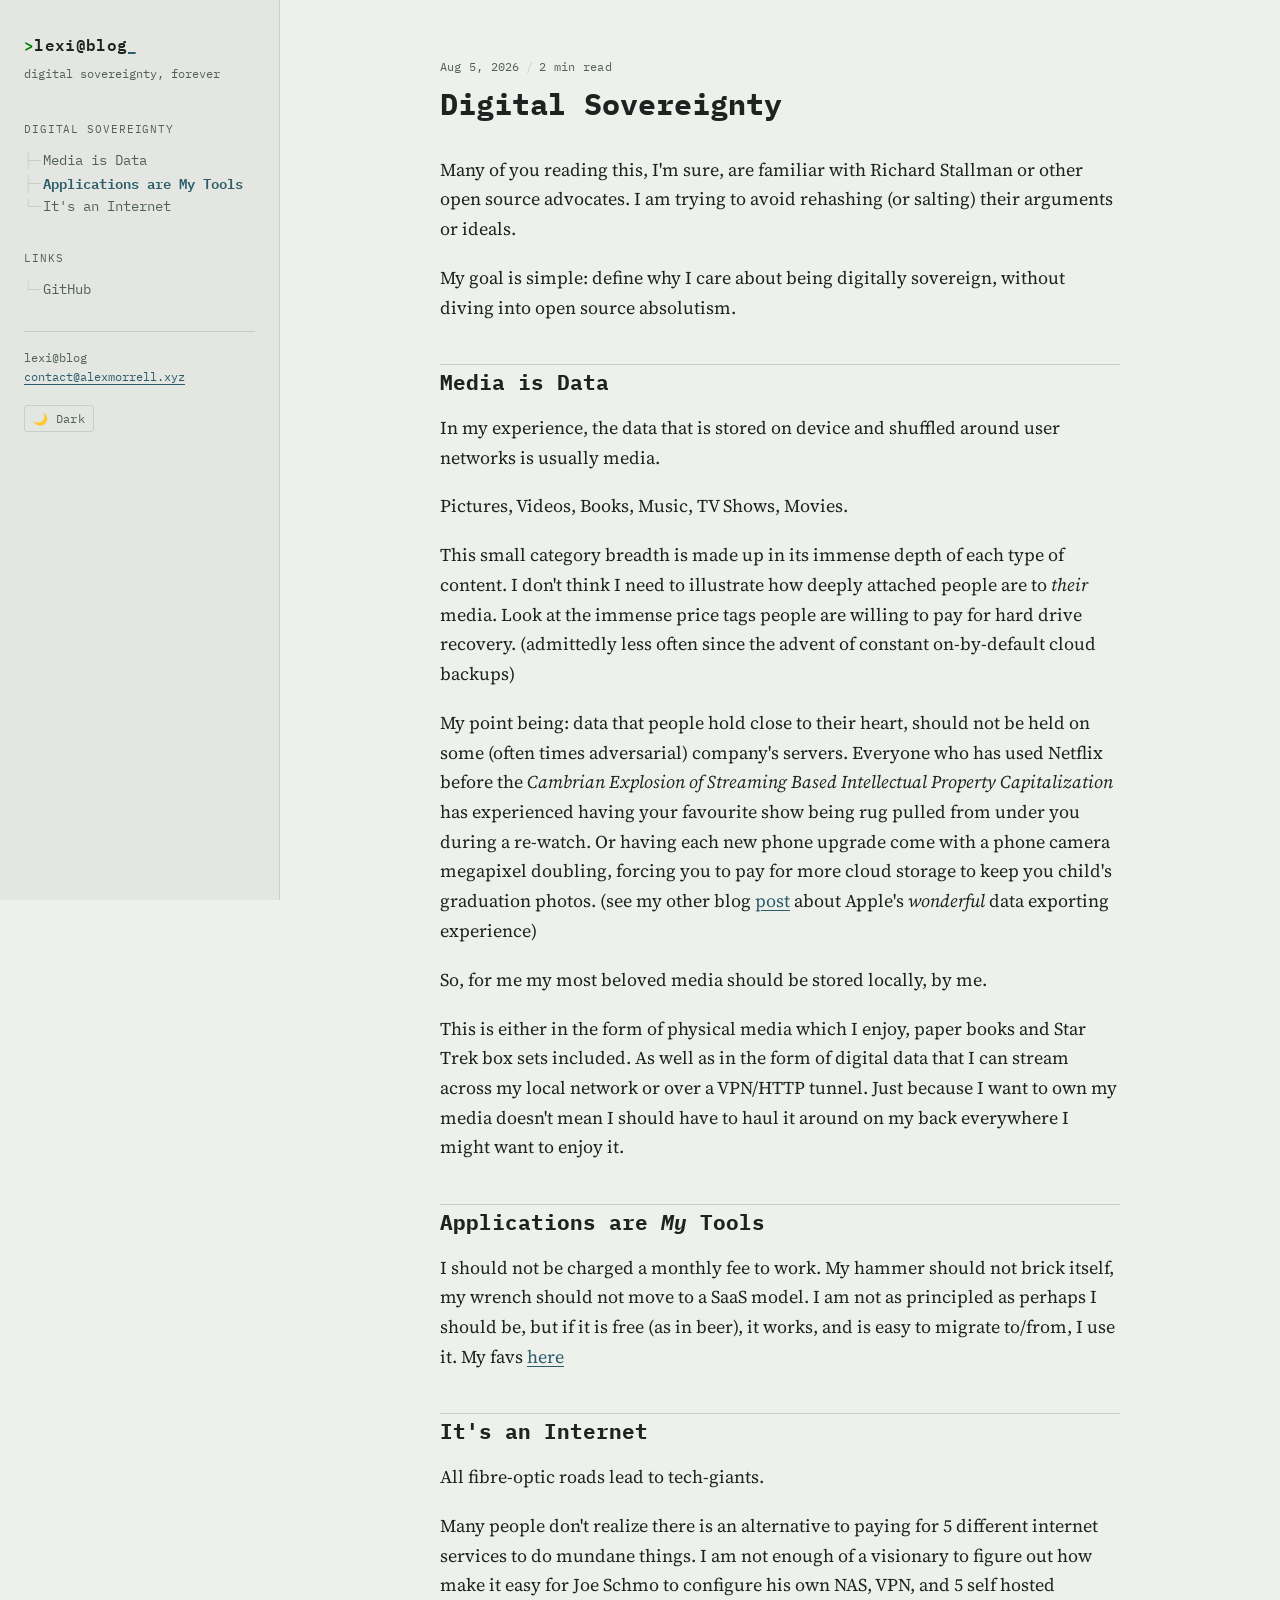
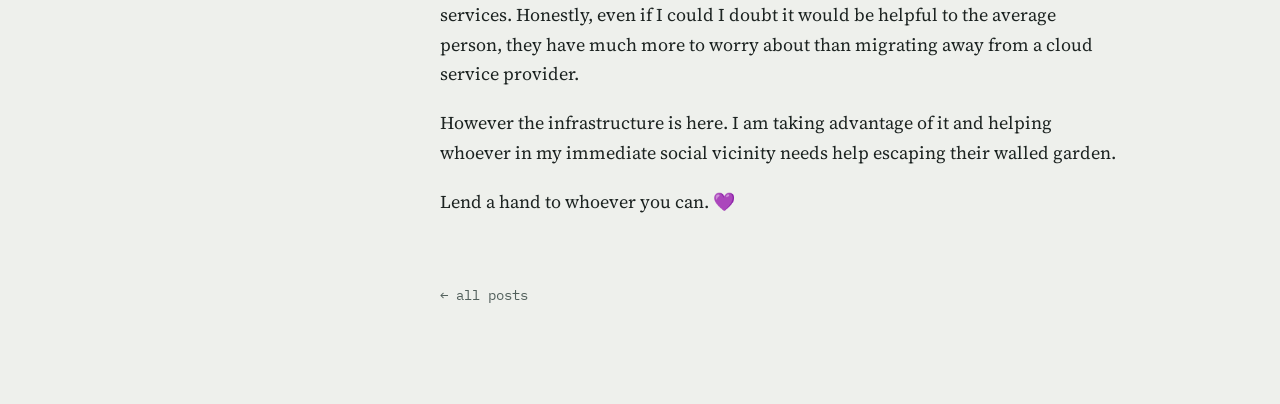
==== docs/digital-sovereignty.html @ a01a8407 "added new post, edited fav softwear, put favicon in root" ====
<!DOCTYPE html>
<html lang="en">
<head>
<meta charset="UTF-8">
<meta name="viewport" content="width=device-width, initial-scale=1.0">
<title>Digital Sovereignty — lexi@blog</title>
<meta name="description" content="What it means to me.">
<link rel="preconnect" href="https://fonts.googleapis.com">
<link href="https://fonts.googleapis.com/css2?family=IBM+Plex+Mono:wght@400;500;600&family=Source+Serif+4:opsz,wght@8..60,400;8..60,600&display=swap" rel="stylesheet">
<link rel="stylesheet" href="./static/style.css">
<script src="./static/theme-toggle.js"></script>
<link rel="icon" type="image/png" href="./static/favicon.png">
</head>
<body>
<div class="scrim" id="scrim"></div>
<button class="nav-toggle" id="navToggle"><span style="color: green">&gt;</span> cd ~<span class="cursor">_</span></button>
<div class="shell">
  <nav class="sidebar" id="sidebar">
    <div class="site-id">
      <a href="index.html">
        <div class="site-title"><span style="color: green">&gt;</span>lexi@blog<span class="cursor">_</span> </div>
        <div class="site-tagline">digital sovereignty, forever</div>
      </a>
    </div>

<p class="nav-label">Digital Sovereignty</p>
<ul class="tree" id="toc">
<li><a href="#media-is-data">Media is Data</a></li><li><a href="#applications-are-my-tools">Applications are My Tools</a></li><li><a href="#its-an-internet">It's an Internet</a></li></ul>

    <p class="nav-label">Links</p>
    <ul class="tree">
<li><a href="https://github.com/ascii-lexi">GitHub</a></li>    </ul>
    <div class="sidebar-footer">lexi@blog <br> <a href="mailto:contact@alexmorrell.xyz">contact@alexmorrell.xyz</a> <br> <br>
    <button id="theme-toggle" class="theme-toggle" aria-label="Toggle dark mode">🌙 Dark</button></div>
  </nav>

  <main class="content">
    <div class="content-inner">
<div class="post-meta">Aug 5, 2026<span class="sep">/</span>2 min read</div>
<h1 class="post-title">Digital Sovereignty</h1>
<article class="post-body">
<p>Many of you reading this, I'm sure, are familiar with Richard Stallman or other open source advocates. I am trying to avoid rehashing (or salting) their arguments or ideals.</p>
<p>My goal is simple: define why I care about being digitally sovereign, without diving into open source absolutism.</p>
<h2 id="media-is-data">Media is Data</h2>
<p>In my experience, the data that is stored on device and shuffled around user networks is usually media. </p>
<p>Pictures, Videos, Books, Music, TV Shows, Movies.</p>
<p>This small category breadth is made up in its immense depth of each type of content. I don't think I need to illustrate how deeply attached people are to <em>their</em> media. Look at the immense price tags people are willing to pay for hard drive recovery. (admittedly less often since the advent of constant on-by-default cloud backups)</p>
<p>My point being: data that people hold close to their heart, should not be held on some (often times adversarial) company's servers. Everyone who has used Netflix before the <em>Cambrian Explosion of Streaming Based Intellectual Property Capitalization</em> has experienced having your favourite show being rug pulled from under you during a re-watch. Or having each new phone upgrade come with a phone camera megapixel doubling, forcing you to pay for more cloud storage to keep you child's graduation photos. (see my other blog <a href="./restoring-exported-icloud-metadata">post</a> about Apple's <em>wonderful</em> data exporting experience)</p>
<p>So, for me my most beloved media should be stored locally, by me.</p>
<p>This is either in the form of physical media which I enjoy, paper books and Star Trek box sets included. As well as in the form of digital data that I can stream across my local network or over a VPN/HTTP tunnel. Just because I want to own my media doesn't mean I should have to haul it around on my back everywhere I might want to enjoy it.</p>
<h2 id="applications-are-my-tools">Applications are <em>My</em> Tools</h2>
<p>I should not be charged a monthly fee to work. My hammer should not brick itself, my wrench should not move to a SaaS model. I am not as principled as perhaps I should be, but if it is free (as in beer), it works, and is easy to migrate to/from, I use it. My favs <a href="./my-favorite-foss">here</a> </p>
<h2 id="its-an-internet">It's an Internet</h2>
<p>All fibre-optic roads lead to tech-giants.</p>
<p>Many people don't realize there is an alternative to paying for 5 different internet services to do mundane things. I am not enough of a visionary to figure out how make it easy for Joe Schmo to configure his own NAS, VPN, and 5 self hosted services.
Honestly, even if I could I doubt it would be helpful to the average person, they have much more to worry about than migrating away from a cloud service provider.</p>
<p>However the infrastructure is here. I am taking advantage of it and helping whoever in my immediate social vicinity needs help escaping their walled garden.</p>
<p>Lend a hand to whoever you can. 💜</p>
</article>
<a class="back-link" href="index.html">&larr; all posts</a>
    </div>
  </main>
</div>

<script src="static/nav.js"></script>
<script src="./static/scrollspy.js"></script>
</body>
</html>
---- docs/static/style.css ----
/* =========================================================
   DESIGN TOKENS — change these six values to reskin the site
   ========================================================= */
:root {
  --bg:        #EEF0EC;   /* page background — cool paper grey */
  --surface:   #E4E7E1;   /* sidebar / card background, one step darker */
  --ink:       #1C2321;   /* primary text */
  --ink-soft:  #52605C;   /* secondary text, metadata */
  --line:      #C9CFC7;   /* hairline borders */
  --accent:    #2B5D6B;   /* links, active nav, headings accent */
  --accent-hot:#B23B3B;   /* hover / active state, used sparingly */

  --pre-bg:    #1C2321;   /* code block background — separate from --ink so it doesn't flip in dark mode */
  --pre-ink:   #E8E6DE;   /* code block text */

  --font-display: 'IBM Plex Mono', 'SFMono-Regular', Menlo, monospace;
  --font-body:    'Source Serif 4', Georgia, 'Times New Roman', serif;
  --font-mono:    'IBM Plex Mono', 'SFMono-Regular', Menlo, monospace;

  --sidebar-w: 280px;
  --content-max: 680px;
  --radius: 3px;
}

/* =========================================================
   DARK THEME — applied via [data-theme="dark"] on <html>
   ========================================================= */
[data-theme="dark"] {
  --bg:        #181B19;
  --surface:   #21251F;
  --ink:       #E6E8E3;
  --ink-soft:  #8D988F;
  --line:      #333A34;
  --accent:    #7FB3C3;
  --accent-hot:#E08A6E;

  --pre-bg:    #0F1210;
  --pre-ink:   #E6E8E3;
}

/* =========================================================
   RESET
   ========================================================= */
*, *::before, *::after { box-sizing: border-box; }
html { -webkit-text-size-adjust: 100%; }
body {
  margin: 0;
  background: var(--bg);
  color: var(--ink);
  font-family: var(--font-body);
  font-size: 18px;
  line-height: 1.65;
  -webkit-font-smoothing: antialiased;
  transition: background-color 0.2s ease, color 0.2s ease;
}
img { max-width: 100%; display: block; }
a { color: var(--accent); text-decoration-thickness: 1px; text-underline-offset: 3px; }
a:hover, a:focus-visible { color: var(--accent-hot); }
:focus-visible { outline: 2px solid var(--accent-hot); outline-offset: 2px; }

/* =========================================================
   LAYOUT SHELL
   ========================================================= */
.shell {
  display: flex;
  min-height: 100vh;
}

/* ---------- Sidebar ---------- */
.sidebar {
  width: var(--sidebar-w);
  flex-shrink: 0;
  background: var(--surface);
  border-right: 1px solid var(--line);
  padding: 2rem 1.5rem;
  position: sticky;
  top: 0;
  height: 100vh;
  overflow-y: auto;
  transition: background-color 0.2s ease, border-color 0.2s ease;
}
.site-id { margin-bottom: 2.25rem; }
.site-id a { text-decoration: none; color: var(--ink); }
.site-title {
  font-family: var(--font-display);
  font-weight: 600;
  font-size: 1rem;
  letter-spacing: 0.02em;
  display: flex;
  align-items: center;
  gap: 0px;
}
.site-title .cursor {
  color: var(--accent);
  animation: blink 1.1s steps(1) infinite;
}
@keyframes blink { 50% { opacity: 0; } }
.site-tagline {
  font-family: var(--font-mono);
  font-size: 0.75rem;
  color: var(--ink-soft);
  margin-top: 0.35rem;
}

.nav-label {
  font-family: var(--font-mono);
  font-size: 0.7rem;
  text-transform: uppercase;
  letter-spacing: 0.08em;
  color: var(--ink-soft);
  margin: 0 0 0.75rem;
}

/* directory-tree style nav (used for both post list and TOC) */
.tree { list-style: none; margin: 0 0 2rem; padding: 0; font-family: var(--font-mono); font-size: 0.85rem; }
.tree li { position: relative; padding-left: 1.4em; margin: 0.15em 0; line-height: 1.5; }
.tree li::before {
  content: "├─";
  position: absolute;
  left: 0;
  color: var(--line);
}
.tree li:last-child::before { content: "└─"; }
.tree a {
  color: var(--ink-soft);
  text-decoration: none;
  display: inline-block;
  transition: color 0.15s ease;
}
.tree a:hover, .tree a:focus-visible { color: var(--accent-hot); }
.tree a.active { color: var(--accent); font-weight: 600; }

/* nested TOC (h3 under h2) gets a second indent level */
.tree .tree { margin: 0.15em 0 0.15em 0; padding-left: 0.9em; }

.sidebar-footer {
  font-family: var(--font-mono);
  font-size: 0.72rem;
  color: var(--ink-soft);
  border-top: 1px solid var(--line);
  padding-top: 1rem;
  margin-top: auto;
}

/* ---------- Theme toggle ---------- */
.theme-toggle {
  display: inline-flex;
  align-items: center;
  gap: 0.4em;
  font-family: var(--font-mono);
  font-size: 0.75rem;
  letter-spacing: 0.02em;
  color: var(--ink-soft);
  background: none;
  border: 1px solid var(--line);
  border-radius: var(--radius);
  padding: 0.4em 0.7em;
  cursor: pointer;
  transition: color 0.15s ease, border-color 0.15s ease;
}
.theme-toggle:hover,
.theme-toggle:focus-visible {
  color: var(--accent-hot);
  border-color: var(--accent-hot);
}

/* mobile drawer toggle */
.nav-toggle { display: none; }

/* ---------- Main content ---------- */
.content {
  flex: 1;
  min-width: 0;
  padding: 3.5rem 2rem 6rem;
  display: flex;
  justify-content: center;
}
.content-inner { width: 100%; max-width: var(--content-max); }

/* Post index */
.post-list { list-style: none; margin: 0; padding: 0; }
.post-list li {
  padding: 1.4rem 0;
  border-bottom: 1px solid var(--line);
}
.post-list li:first-child { padding-top: 0; }
.post-entry-title { margin: 0 0 0.35rem; font-size: 1.25rem; }
.post-entry-title a { text-decoration: none; color: var(--ink); }
.post-entry-title a:hover { color: var(--accent-hot); }
.post-entry-meta {
  font-family: var(--font-mono);
  font-size: 0.75rem;
  color: var(--ink-soft);
  letter-spacing: 0.02em;
}
.post-entry-excerpt { margin: 0.5rem 0 0; color: var(--ink-soft); font-size: 0.95rem; }

/* Post page */
.post-meta {
  font-family: var(--font-mono);
  font-size: 0.78rem;
  color: var(--ink-soft);
  letter-spacing: 0.02em;
  margin-bottom: 0.5rem;
}
.post-meta .sep { margin: 0 0.5em; color: var(--line); }
h1.post-title {
  font-family: var(--font-display);
  font-size: 1.9rem;
  line-height: 1.25;
  margin: 0.2rem 0 2rem;
  color: var(--ink);
}

.post-body h2, .post-body h3, .post-body h4 {
  font-family: var(--font-display);
  color: var(--ink);
  line-height: 1.35;
  scroll-margin-top: 2rem;
}
.post-body h2 { font-size: 1.3rem; margin: 2.6rem 0 1rem; padding-top: 0.25rem; border-top: 1px solid var(--line); }
.post-body h3 { font-size: 1.05rem; margin: 1.8rem 0 0.75rem; color: var(--accent); }
.post-body p { margin: 0 0 1.2rem; }
.post-body ul, .post-body ol { margin: 0 0 1.2rem; padding-left: 1.4em; }
.post-body li { margin: 0.3em 0; }
.post-body blockquote {
  margin: 1.5rem 0;
  padding: 0.2rem 1.2rem;
  border-left: 3px solid var(--accent);
  color: var(--ink-soft);
  font-style: italic;
}
.post-body code {
  font-family: var(--font-mono);
  font-size: 0.85em;
  background: var(--surface);
  padding: 0.15em 0.4em;
  border-radius: var(--radius);
}
.post-body pre {
  background: var(--pre-bg);
  color: var(--pre-ink);
  padding: 1rem 1.2rem;
  border-radius: var(--radius);
  overflow-x: auto;
  margin: 1.5rem 0;
  font-size: 0.85rem;
  line-height: 1.55;
}
.post-body pre code { background: none; padding: 0; color: inherit; }
.post-body hr { border: none; border-top: 1px solid var(--line); margin: 2.5rem 0; }
.post-body a { text-underline-offset: 3px; }
.post-body img { border-radius: var(--radius); margin: 1.5rem 0; }
.post-body table { border-collapse: collapse; width: 100%; margin: 1.5rem 0; font-size: 0.9rem; }
.post-body th, .post-body td { border: 1px solid var(--line); padding: 0.5em 0.75em; text-align: left; }
.post-body th { font-family: var(--font-mono); background: var(--surface); }

.back-link {
  display: inline-block;
  margin-top: 3rem;
  font-family: var(--font-mono);
  font-size: 0.85rem;
  text-decoration: none;
  color: var(--ink-soft);
}
.back-link:hover { color: var(--accent-hot); }

/* =========================================================
   RESPONSIVE — mobile drawer
   ========================================================= */
@media (max-width: 860px) {
  .shell { display: block; }

  .nav-toggle {
    display: flex;
    align-items: center;
    gap: 0px;
    position: sticky;
    top: 0;
    z-index: 20;
    width: 100%;
    background: var(--surface);
    border: none;
    border-bottom: 1px solid var(--line);
    padding: 1rem 1.25rem;
    font-family: var(--font-display);
    font-size: 0.95rem;
    font-weight: 600;
    color: var(--ink);
    cursor: pointer;
  }
  .nav-toggle .cursor { color: var(--accent); animation: blink 1.1s steps(1) infinite; }
  .nav-toggle::after {
    content: "☰";
    margin-left: auto;
    font-size: 1.1rem;
    color: var(--ink-soft);
  }

  .sidebar {
    position: fixed;
    top: 0;
    left: 0;
    height: 100vh;
    width: min(85vw, 320px);
    transform: translateX(-100%);
    transition: transform 0.22s ease;
    z-index: 30;
    padding-top: 4.5rem;
  }
  .sidebar.open { transform: translateX(0); }

  .scrim {
    display: none;
    position: fixed;
    inset: 0;
    background: rgba(28, 35, 33, 0.35);
    z-index: 25;
  }
  .scrim.open { display: block; }

  .content { padding: 5.5rem 1.25rem 4rem; }
  h1.post-title { font-size: 1.55rem; }
}
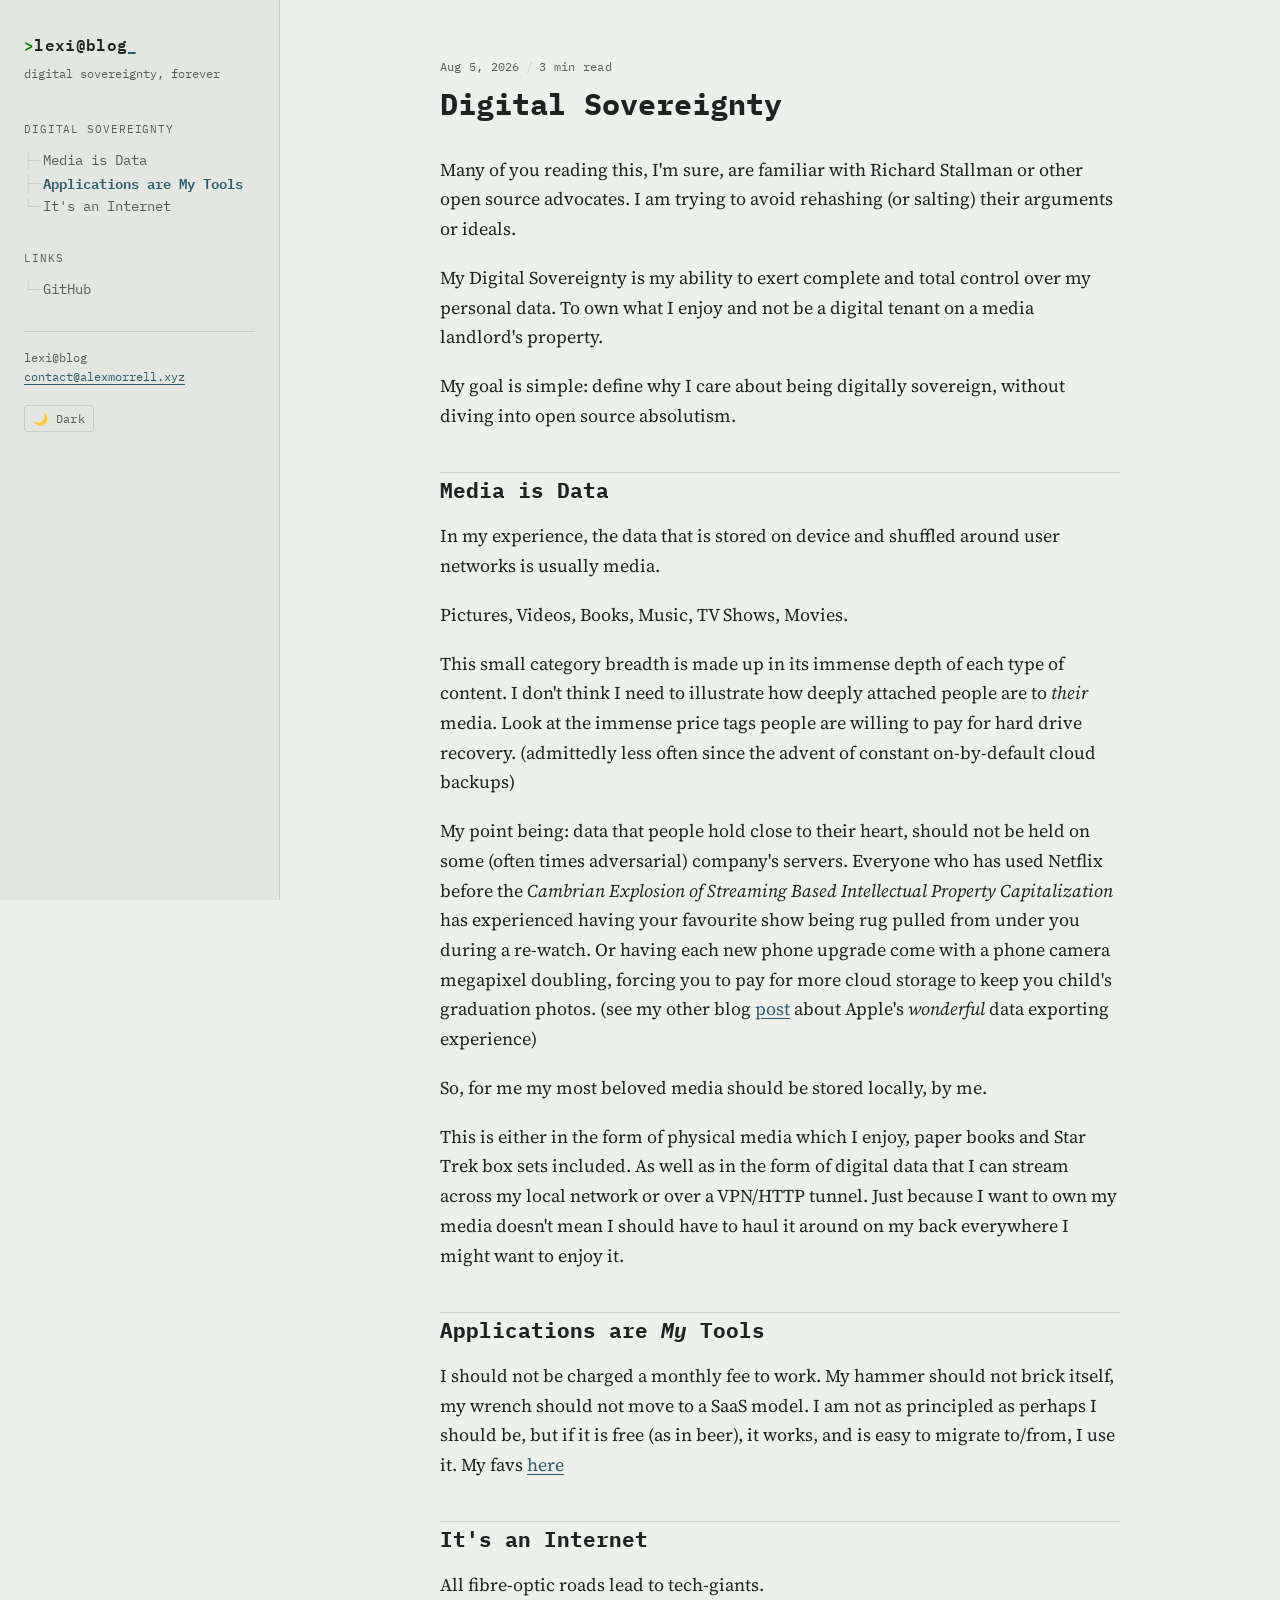
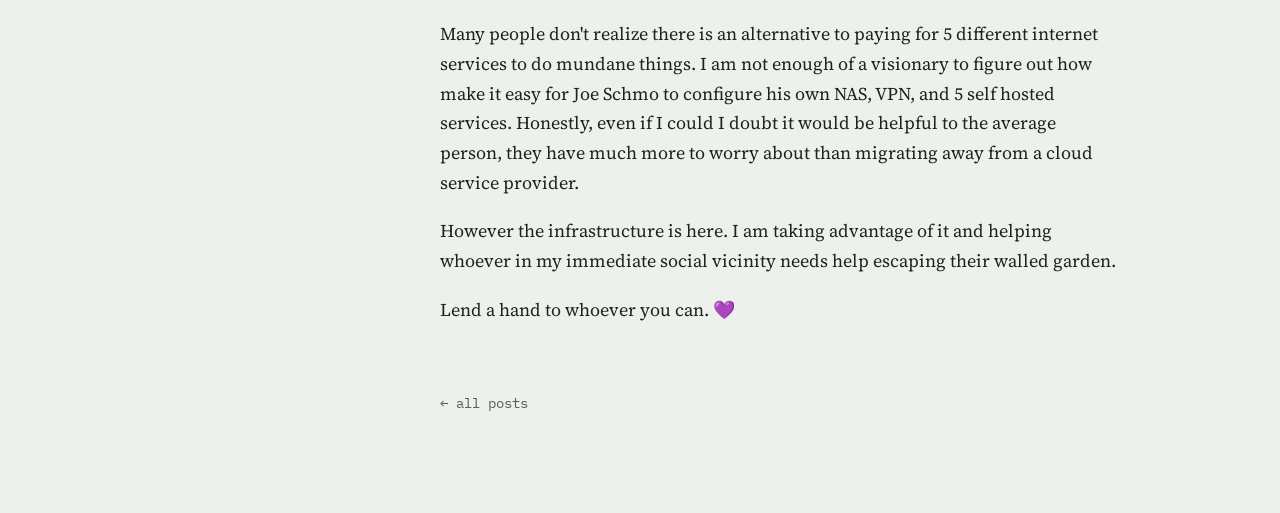
==== commit 9af2e29d: "edited Digital Sovereignty" ====
--- a/docs/digital-sovereignty.html
+++ b/docs/digital-sovereignty.html
@@ -36,10 +36,11 @@
 
   <main class="content">
     <div class="content-inner">
-<div class="post-meta">Aug 5, 2026<span class="sep">/</span>2 min read</div>
+<div class="post-meta">Aug 5, 2026<span class="sep">/</span>3 min read</div>
 <h1 class="post-title">Digital Sovereignty</h1>
 <article class="post-body">
 <p>Many of you reading this, I'm sure, are familiar with Richard Stallman or other open source advocates. I am trying to avoid rehashing (or salting) their arguments or ideals.</p>
+<p>My Digital Sovereignty is my ability to exert complete and total control over my personal data. To own what I enjoy and not be a digital tenant on a media landlord's property. </p>
 <p>My goal is simple: define why I care about being digitally sovereign, without diving into open source absolutism.</p>
 <h2 id="media-is-data">Media is Data</h2>
 <p>In my experience, the data that is stored on device and shuffled around user networks is usually media. </p>
